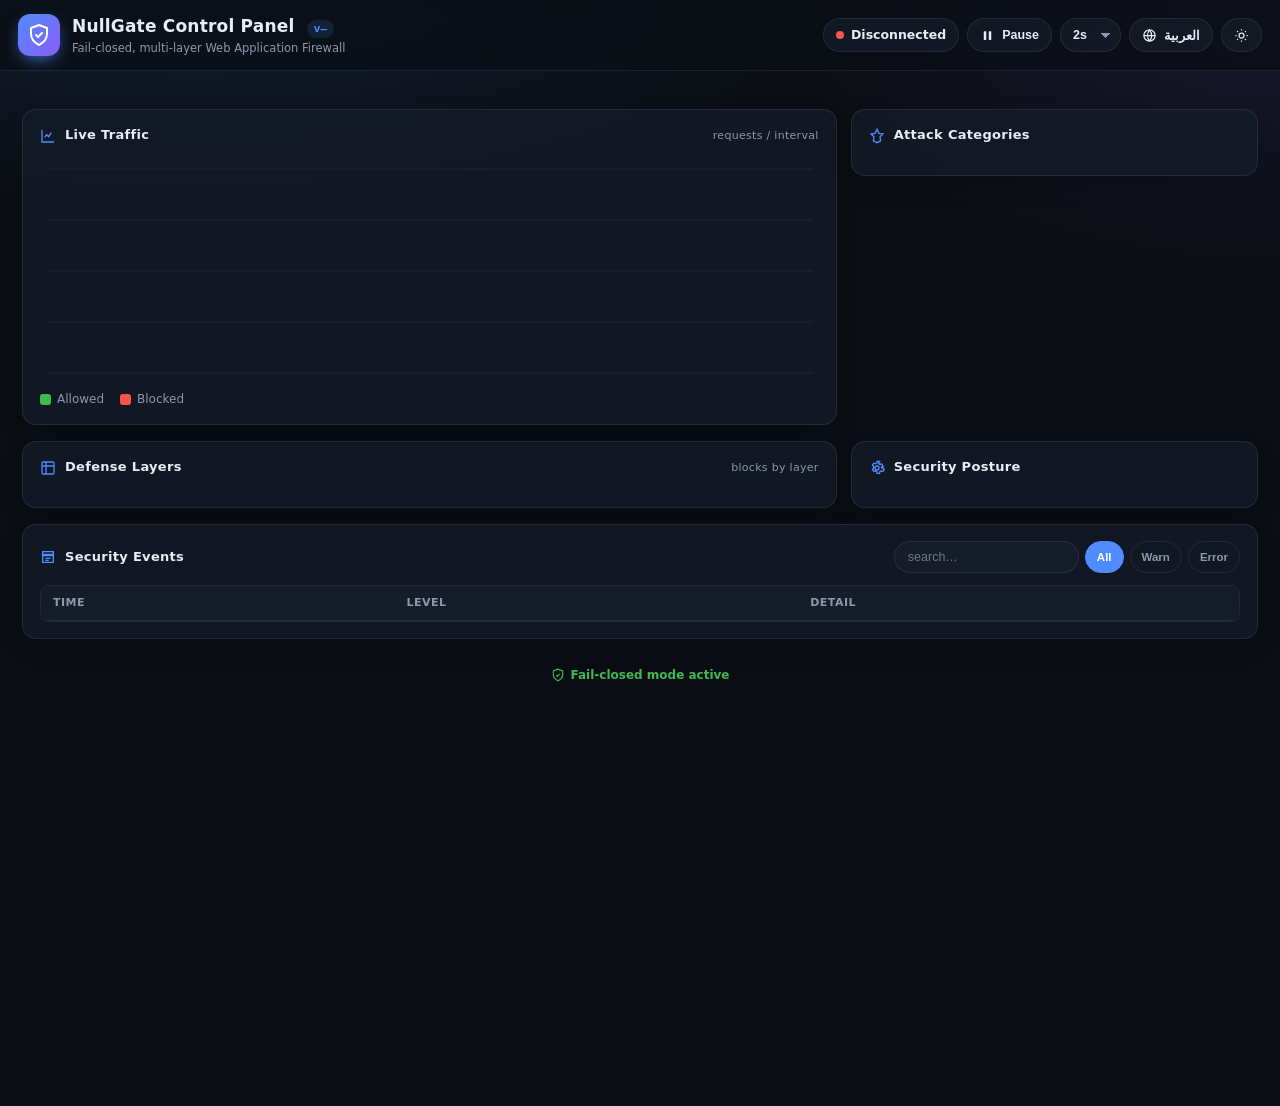
==== internal/waf/admin_dashboard.html @ 8089158a "Initial commit: NullGate WAF v2.0.0 - Fail-closed multi-layer Web Application Firewall - 64 detectio" ====
<!DOCTYPE html>
<html lang="en" dir="ltr" data-theme="dark">
<head>
<meta charset="utf-8">
<meta name="viewport" content="width=device-width, initial-scale=1">
<meta name="color-scheme" content="dark light">
<title>NullGate WAF — Control Panel</title>
<style>
/* ============================ Design tokens ============================ */
:root{
  --font: 'Segoe UI', system-ui, -apple-system, Roboto, Helvetica, Arial, sans-serif;
  --mono: 'JetBrains Mono', 'Cascadia Code', Consolas, ui-monospace, monospace;
  --radius: 14px; --radius-sm: 9px;
  --shadow: 0 10px 30px -12px rgba(0,0,0,.45);
  --t: .18s cubic-bezier(.4,0,.2,1);
}
html[data-theme="dark"]{
  --bg: #0a0e14; --bg2:#0d131c; --panel: rgba(22,29,42,.72); --panel-solid:#161d2a;
  --border: rgba(255,255,255,.08); --border-strong: rgba(255,255,255,.16);
  --fg: #e6edf6; --muted:#8b98ad; --faint:#5b6678;
  --accent:#4f8cff; --accent-2:#8b5cf6;
  --good:#3fb950; --good-bg:rgba(63,185,80,.14);
  --bad:#f75549; --bad-bg:rgba(247,85,73,.13);
  --warn:#e3b341; --warn-bg:rgba(227,179,65,.14);
  --grid: rgba(255,255,255,.06);
  --glow: radial-gradient(1200px 500px at 15% -10%, rgba(79,140,255,.16), transparent 60%),
          radial-gradient(900px 500px at 100% 0%, rgba(139,92,246,.12), transparent 55%);
}
html[data-theme="light"]{
  --bg:#eef1f6; --bg2:#f6f8fc; --panel: rgba(255,255,255,.85); --panel-solid:#ffffff;
  --border: rgba(15,23,42,.08); --border-strong: rgba(15,23,42,.16);
  --fg:#141b26; --muted:#586274; --faint:#8a93a3;
  --accent:#2563eb; --accent-2:#7c3aed;
  --good:#1a8f3c; --good-bg:rgba(26,143,60,.12);
  --bad:#d93a2f; --bad-bg:rgba(217,58,47,.10);
  --warn:#b7791f; --warn-bg:rgba(183,121,31,.14);
  --grid: rgba(15,23,42,.07);
  --glow: radial-gradient(1200px 500px at 15% -10%, rgba(37,99,235,.10), transparent 60%),
          radial-gradient(900px 500px at 100% 0%, rgba(124,58,237,.08), transparent 55%);
}
*{box-sizing:border-box}
html,body{margin:0;padding:0}
body{
  font-family:var(--font); background:var(--bg); color:var(--fg);
  min-height:100vh; background-image:var(--glow); background-attachment:fixed;
  -webkit-font-smoothing:antialiased; line-height:1.45;
}
body.rtl{direction:rtl}
a{color:var(--accent);text-decoration:none}
::selection{background:var(--accent);color:#fff}

/* ============================ Layout ============================ */
.wrap{max-width:1360px;margin:0 auto;padding:20px 22px 60px}
header.top{
  position:sticky;top:0;z-index:50;
  display:flex;align-items:center;gap:16px;flex-wrap:wrap;
  padding:14px 18px;margin:-20px -22px 22px;
  background:color-mix(in srgb, var(--bg) 82%, transparent);
  backdrop-filter:saturate(140%) blur(14px);
  border-bottom:1px solid var(--border);
}
.brand{display:flex;align-items:center;gap:12px;min-width:0}
.brand .logo{
  width:42px;height:42px;flex:0 0 42px;border-radius:12px;
  display:grid;place-items:center;
  background:linear-gradient(135deg,var(--accent),var(--accent-2));
  box-shadow:0 6px 18px -6px var(--accent);
}
.brand .logo svg{width:24px;height:24px}
.brand h1{font-size:17px;margin:0;font-weight:700;letter-spacing:.2px;white-space:nowrap}
.brand .sub{font-size:11.5px;color:var(--muted);margin-top:1px}
.brand .ver{font:600 11px/1 var(--mono);color:var(--accent);
  background:color-mix(in srgb,var(--accent) 14%,transparent);
  padding:3px 7px;border-radius:20px;margin-inline-start:6px}
.spacer{flex:1 1 auto}
.controls{display:flex;align-items:center;gap:8px;flex-wrap:wrap}
.pill{
  display:inline-flex;align-items:center;gap:7px;height:34px;padding:0 12px;
  border:1px solid var(--border);border-radius:20px;background:var(--panel);
  color:var(--fg);font-size:12.5px;font-weight:600;cursor:pointer;transition:var(--t);
  user-select:none;white-space:nowrap;
}
.pill:hover{border-color:var(--border-strong);transform:translateY(-1px)}
.pill svg{width:15px;height:15px}
.pill.status{cursor:default}
.dot{width:8px;height:8px;border-radius:50%;background:var(--faint);box-shadow:0 0 0 0 transparent}
.dot.live{background:var(--good);animation:pulse 1.8s infinite}
.dot.down{background:var(--bad)}
@keyframes pulse{0%{box-shadow:0 0 0 0 var(--good-bg)}70%{box-shadow:0 0 0 7px transparent}100%{box-shadow:0 0 0 0 transparent}}
select.pill{appearance:none;-webkit-appearance:none;padding-inline-end:26px;
  background-image:linear-gradient(45deg,transparent 50%,var(--muted) 50%),linear-gradient(135deg,var(--muted) 50%,transparent 50%);
  background-position:calc(100% - 14px) 14px,calc(100% - 9px) 14px;background-size:5px 5px;background-repeat:no-repeat}
body.rtl select.pill{background-position:14px 14px,19px 14px}

/* ============================ Cards & grid ============================ */
.grid{display:grid;gap:14px}
.kpis{grid-template-columns:repeat(auto-fit,minmax(178px,1fr));margin-bottom:16px}
.panels{grid-template-columns:2fr 1fr;align-items:start}
@media(max-width:920px){.panels{grid-template-columns:1fr}}
.card{
  background:var(--panel);border:1px solid var(--border);border-radius:var(--radius);
  padding:16px 17px;box-shadow:var(--shadow);position:relative;overflow:hidden;
  transition:var(--t);
}
.card.kpi:hover{border-color:var(--border-strong);transform:translateY(-2px)}
.card.kpi{display:flex;flex-direction:column;gap:6px;min-height:104px}
.kpi .k-top{display:flex;align-items:center;justify-content:space-between;gap:8px}
.kpi .label{font-size:11px;color:var(--muted);text-transform:uppercase;letter-spacing:.6px;font-weight:600}
.kpi .ic{width:30px;height:30px;border-radius:9px;display:grid;place-items:center;
  background:color-mix(in srgb,var(--accent) 12%,transparent);color:var(--accent)}
.kpi .ic svg{width:16px;height:16px}
.kpi .value{font-size:29px;font-weight:750;letter-spacing:-.5px;line-height:1;font-variant-numeric:tabular-nums}
.kpi .foot{font-size:11.5px;color:var(--faint);display:flex;align-items:center;gap:6px}
.kpi.accent-good .ic{background:var(--good-bg);color:var(--good)}
.kpi.accent-bad .ic{background:var(--bad-bg);color:var(--bad)}
.kpi.accent-warn .ic{background:var(--warn-bg);color:var(--warn)}
.kpi.accent-good .value{color:var(--good)} .kpi.accent-bad .value{color:var(--bad)}

.card h2{font-size:13px;margin:0 0 14px;font-weight:700;letter-spacing:.3px;
  display:flex;align-items:center;gap:9px;color:var(--fg)}
.card h2 .hint{margin-inline-start:auto;font-size:11px;color:var(--muted);font-weight:500}
.card h2 svg{width:16px;height:16px;color:var(--accent)}

canvas{display:block;width:100%}
.legend{display:flex;gap:16px;margin-top:12px;font-size:12px;color:var(--muted);flex-wrap:wrap}
.legend span{display:inline-flex;align-items:center;gap:6px}
.legend i{width:11px;height:11px;border-radius:3px;display:inline-block}

/* ============================ Bars (categories) ============================ */
.bars{display:flex;flex-direction:column;gap:11px}
.bar-row{display:grid;grid-template-columns:96px 1fr auto;align-items:center;gap:10px}
.bar-row .name{font:600 12px/1 var(--font);color:var(--fg);text-transform:uppercase;letter-spacing:.4px;
  overflow:hidden;text-overflow:ellipsis;white-space:nowrap}
.bar-track{height:9px;border-radius:6px;background:var(--grid);overflow:hidden}
.bar-fill{height:100%;border-radius:6px;background:linear-gradient(90deg,var(--accent),var(--accent-2));
  width:0;transition:width .5s cubic-bezier(.4,0,.2,1)}
.bar-row .num{font:700 12px/1 var(--mono);color:var(--muted);min-width:38px;text-align:end}
.empty{color:var(--faint);font-size:13px;text-align:center;padding:26px 0}

/* ============================ Layers ============================ */
.layers{display:grid;grid-template-columns:repeat(auto-fill,minmax(130px,1fr));gap:9px}
.layer{border:1px solid var(--border);border-radius:var(--radius-sm);padding:11px 12px;background:color-mix(in srgb,var(--panel-solid) 40%,transparent)}
.layer .ln{font-size:12px;font-weight:600;display:flex;align-items:center;gap:7px}
.layer .lst{width:7px;height:7px;border-radius:50%;background:var(--good)}
.layer .lst.off{background:var(--faint)}
.layer .lc{font:750 20px/1.1 var(--font);margin-top:6px;font-variant-numeric:tabular-nums}
.layer .lc.muted{color:var(--faint);font-weight:600;font-size:12px;margin-top:8px}

/* ============================ Posture ============================ */
.posture{display:flex;flex-direction:column;gap:2px}
.prow{display:flex;align-items:center;justify-content:space-between;gap:12px;
  padding:9px 2px;border-bottom:1px solid var(--border);font-size:13px}
.prow:last-child{border-bottom:0}
.prow .pk{color:var(--muted)}
.prow .pv{font-weight:600;font-family:var(--mono);font-size:12px;text-align:end;
  overflow:hidden;text-overflow:ellipsis;white-space:nowrap;max-width:60%}
.tag{font-size:11px;font-weight:700;padding:3px 9px;border-radius:20px}
.tag.on{background:var(--good-bg);color:var(--good)} .tag.off{background:var(--bad-bg);color:var(--bad)}

/* ============================ Events ============================ */
.ev-head{display:flex;align-items:center;gap:8px;flex-wrap:wrap;margin-bottom:12px}
.ev-head .filters{display:flex;gap:6px;margin-inline-start:auto;flex-wrap:wrap}
.chip{font-size:11.5px;font-weight:600;padding:5px 11px;border-radius:20px;cursor:pointer;
  border:1px solid var(--border);background:transparent;color:var(--muted);transition:var(--t)}
.chip:hover{border-color:var(--border-strong)}
.chip.active{background:var(--accent);color:#fff;border-color:var(--accent)}
.search{height:32px;border:1px solid var(--border);border-radius:20px;background:var(--panel-solid);
  color:var(--fg);padding:0 13px;font-size:12.5px;outline:none;min-width:150px;transition:var(--t)}
.search:focus{border-color:var(--accent)}
.ev-wrap{max-height:440px;overflow:auto;border:1px solid var(--border);border-radius:var(--radius-sm)}
.ev-wrap::-webkit-scrollbar{width:9px;height:9px}
.ev-wrap::-webkit-scrollbar-thumb{background:var(--border-strong);border-radius:6px}
table.ev{width:100%;border-collapse:collapse;font-size:12.5px}
table.ev th{position:sticky;top:0;background:var(--panel-solid);text-align:start;
  padding:9px 12px;color:var(--muted);font-size:11px;text-transform:uppercase;letter-spacing:.5px;
  border-bottom:1px solid var(--border);z-index:1}
table.ev td{padding:9px 12px;border-bottom:1px solid var(--border);vertical-align:top}
table.ev tr:last-child td{border-bottom:0}
table.ev tr:hover td{background:color-mix(in srgb,var(--accent) 5%,transparent)}
.lvl{font:700 10.5px/1 var(--font);padding:3px 8px;border-radius:6px;letter-spacing:.4px;white-space:nowrap}
.lvl.WARN{background:var(--warn-bg);color:var(--warn)}
.lvl.ERROR{background:var(--bad-bg);color:var(--bad)}
.lvl.INFO{background:color-mix(in srgb,var(--accent) 14%,transparent);color:var(--accent)}
.lvl.DEBUG{background:var(--grid);color:var(--muted)}
.ev-time{font-family:var(--mono);color:var(--faint);white-space:nowrap;font-size:11.5px}
.ev-msg{font-weight:600}
.ev-fields{color:var(--muted);font-family:var(--mono);font-size:11px;margin-top:3px;word-break:break-word}
.ev-fields b{color:var(--fg);font-weight:600}

footer.foot{margin-top:26px;text-align:center;color:var(--faint);font-size:12px;line-height:1.7}
.badge-fc{display:inline-flex;align-items:center;gap:6px;color:var(--good);font-weight:600}
.hidden{display:none!important}
.skeleton{color:var(--faint)}
</style>
</head>
<body>
<div class="wrap">

  <header class="top">
    <div class="brand">
      <div class="logo" title="NullGate">
        <svg viewBox="0 0 24 24" fill="none" stroke="#fff" stroke-width="2" stroke-linecap="round" stroke-linejoin="round">
          <path d="M12 2 4 5v6c0 5 3.4 8.5 8 11 4.6-2.5 8-6 8-11V5z"/><path d="M9 12l2 2 4-4"/>
        </svg>
      </div>
      <div>
        <h1>NullGate <span data-i18n="brand.suffix">Control Panel</span> <span class="ver" id="version">v—</span></h1>
        <div class="sub" data-i18n="brand.tagline">Fail-closed, multi-layer Web Application Firewall</div>
      </div>
    </div>
    <div class="spacer"></div>
    <div class="controls">
      <span class="pill status" id="connPill" title="connection">
        <span class="dot" id="connDot"></span><span id="connText" data-i18n="conn.connecting">Connecting…</span>
      </span>
      <button class="pill" id="pauseBtn" title="pause/resume">
        <svg id="pauseIcon" viewBox="0 0 24 24" fill="currentColor"><rect x="6" y="5" width="4" height="14" rx="1"/><rect x="14" y="5" width="4" height="14" rx="1"/></svg>
        <span id="pauseText" data-i18n="ctrl.pause">Pause</span>
      </button>
      <select class="pill" id="interval" title="refresh interval">
        <option value="1000">1s</option>
        <option value="2000" selected>2s</option>
        <option value="5000">5s</option>
        <option value="10000">10s</option>
      </select>
      <button class="pill" id="langBtn" title="language">
        <svg viewBox="0 0 24 24" fill="none" stroke="currentColor" stroke-width="2"><circle cx="12" cy="12" r="9"/><path d="M3 12h18M12 3a15 15 0 0 1 0 18M12 3a15 15 0 0 0 0 18"/></svg>
        <span id="langText">العربية</span>
      </button>
      <button class="pill" id="themeBtn" title="theme">
        <svg id="themeIcon" viewBox="0 0 24 24" fill="none" stroke="currentColor" stroke-width="2"><circle cx="12" cy="12" r="4"/><path d="M12 2v2M12 20v2M2 12h2M20 12h2M5 5l1.5 1.5M17.5 17.5 19 19M19 5l-1.5 1.5M6.5 17.5 5 19"/></svg>
      </button>
    </div>
  </header>

  <!-- KPI cards -->
  <div class="grid kpis" id="kpis"></div>

  <!-- Charts row -->
  <div class="grid panels">
    <div class="card">
      <h2>
        <svg viewBox="0 0 24 24" fill="none" stroke="currentColor" stroke-width="2"><path d="M3 3v18h18"/><path d="M7 14l3-4 3 3 4-6"/></svg>
        <span data-i18n="chart.traffic">Live Traffic</span>
        <span class="hint" data-i18n="chart.traffic.hint">requests / interval</span>
      </h2>
      <canvas id="trafficChart" height="220"></canvas>
      <div class="legend">
        <span><i style="background:var(--good)"></i><span data-i18n="legend.allowed">Allowed</span></span>
        <span><i style="background:var(--bad)"></i><span data-i18n="legend.blocked">Blocked</span></span>
      </div>
    </div>
    <div class="card">
      <h2>
        <svg viewBox="0 0 24 24" fill="none" stroke="currentColor" stroke-width="2"><path d="m12 2 3 6 6 .9-4.5 4.2 1 6.1L12 22l-5.5-2.8 1-6.1L3 8.9 9 8z"/></svg>
        <span data-i18n="chart.categories">Attack Categories</span>
      </h2>
      <div class="bars" id="cats"></div>
    </div>
  </div>

  <!-- Layers + posture row -->
  <div class="grid panels" style="margin-top:16px">
    <div class="card">
      <h2>
        <svg viewBox="0 0 24 24" fill="none" stroke="currentColor" stroke-width="2"><rect x="3" y="3" width="18" height="18" rx="2"/><path d="M3 9h18M9 3v18"/></svg>
        <span data-i18n="layers.title">Defense Layers</span>
        <span class="hint" data-i18n="layers.hint">blocks by layer</span>
      </h2>
      <div class="layers" id="layers"></div>
    </div>
    <div class="card">
      <h2>
        <svg viewBox="0 0 24 24" fill="none" stroke="currentColor" stroke-width="2"><circle cx="12" cy="12" r="3"/><path d="M19 12a7 7 0 0 0-.1-1.3l2-1.6-2-3.4-2.4 1a7 7 0 0 0-2.2-1.3L15.9 2h-3.8l-.4 2.4a7 7 0 0 0-2.2 1.3l-2.4-1-2 3.4 2 1.6a7 7 0 0 0 0 2.6l-2 1.6 2 3.4 2.4-1a7 7 0 0 0 2.2 1.3l.4 2.4h3.8l.4-2.4a7 7 0 0 0 2.2-1.3l2.4 1 2-3.4-2-1.6c.06-.42.1-.85.1-1.3Z"/></svg>
        <span data-i18n="posture.title">Security Posture</span>
      </h2>
      <div class="posture" id="posture"></div>
    </div>
  </div>

  <!-- Events -->
  <div class="card" style="margin-top:16px">
    <div class="ev-head">
      <h2 style="margin:0">
        <svg viewBox="0 0 24 24" fill="none" stroke="currentColor" stroke-width="2"><path d="M4 4h16v4H4zM4 10h16v10H4z"/><path d="M8 14h8M8 17h5"/></svg>
        <span data-i18n="events.title">Security Events</span>
      </h2>
      <div class="filters">
        <input class="search" id="evSearch" placeholder="search…" data-i18n-ph="events.search">
        <button class="chip active" data-lvl="ALL" data-i18n="events.all">All</button>
        <button class="chip" data-lvl="WARN" data-i18n="events.warn">Warn</button>
        <button class="chip" data-lvl="ERROR" data-i18n="events.error">Error</button>
      </div>
    </div>
    <div class="ev-wrap">
      <table class="ev">
        <thead><tr>
          <th data-i18n="events.time">Time</th>
          <th data-i18n="events.level">Level</th>
          <th data-i18n="events.detail">Detail</th>
        </tr></thead>
        <tbody id="events"></tbody>
      </table>
    </div>
  </div>

  <footer class="foot">
    <div class="badge-fc">
      <svg viewBox="0 0 24 24" width="14" height="14" fill="none" stroke="currentColor" stroke-width="2"><path d="M12 2 4 5v6c0 5 3.4 8.5 8 11 4.6-2.5 8-6 8-11V5z"/><path d="M9 12l2 2 4-4"/></svg>
      <span data-i18n="foot.mode">Fail-closed mode active</span>
    </div>
    <div id="footMeta" style="margin-top:6px"></div>
  </footer>

</div>

<script>
"use strict";
/* ============================ i18n ============================ */
const I18N = {
  en:{
    "brand.suffix":"Control Panel","brand.tagline":"Fail-closed, multi-layer Web Application Firewall",
    "conn.connecting":"Connecting…","conn.live":"Live","conn.down":"Disconnected",
    "ctrl.pause":"Pause","ctrl.resume":"Resume",
    "chart.traffic":"Live Traffic","chart.traffic.hint":"requests / interval",
    "chart.categories":"Attack Categories",
    "legend.allowed":"Allowed","legend.blocked":"Blocked",
    "layers.title":"Defense Layers","layers.hint":"blocks by layer",
    "posture.title":"Security Posture",
    "events.title":"Security Events","events.search":"search…","events.all":"All","events.warn":"Warn","events.error":"Error",
    "events.time":"Time","events.level":"Level","events.detail":"Detail","events.empty":"No security events yet — all clear.",
    "foot.mode":"Fail-closed mode active",
    "kpi.total":"Total Requests","kpi.allowed":"Allowed","kpi.blocked":"Blocked","kpi.blockrate":"Block Rate",
    "kpi.latency":"Avg Latency","kpi.uptime":"Uptime","kpi.tracked":"Tracked Clients","kpi.blocklist":"Blocklist",
    "kpi.rules":"Active Rules","kpi.foot.forwarded":"forwarded to backend","kpi.foot.denied":"denied at the gate",
    "kpi.foot.oftotal":"of all traffic","kpi.foot.perreq":"per request","kpi.foot.entries":"active entries",
    "kpi.foot.ofrules":"of {n} total","kpi.foot.since":"since start","kpi.foot.inflight":"rate-limit + behavior",
    "posture.paranoia":"Paranoia Level","posture.anomaly":"Anomaly Threshold","posture.backend":"Backend",
    "posture.listen":"Public Listener","posture.tls":"TLS","posture.failclosed":"Fail-Closed","posture.on":"ON","posture.off":"OFF",
    "layer.protocol":"Protocol","layer.decoding":"Decoder","layer.rules":"Rule Engine","layer.rate_limit":"Rate Limit",
    "layer.pow":"Proof-of-Work","layer.bot":"Bot Guard","layer.honeypot":"Honeypot","layer.behavior":"Behavior",
    "layer.csrf":"CSRF","layer.tarpit":"Tarpit","layer.response":"Hardening","layer.disabled":"disabled"
  },
  ar:{
    "brand.suffix":"لوحة التحكم","brand.tagline":"جدار حماية تطبيقات ويب متعدد الطبقات، مبدأ الرفض الافتراضي",
    "conn.connecting":"جارٍ الاتصال…","conn.live":"مباشر","conn.down":"غير متصل",
    "ctrl.pause":"إيقاف","ctrl.resume":"استئناف",
    "chart.traffic":"حركة المرور المباشرة","chart.traffic.hint":"طلبات / فترة",
    "chart.categories":"فئات الهجمات",
    "legend.allowed":"مسموح","legend.blocked":"محظور",
    "layers.title":"طبقات الدفاع","layers.hint":"الحظر حسب الطبقة",
    "posture.title":"الوضع الأمني",
    "events.title":"الأحداث الأمنية","events.search":"بحث…","events.all":"الكل","events.warn":"تحذير","events.error":"خطأ",
    "events.time":"الوقت","events.level":"المستوى","events.detail":"التفاصيل","events.empty":"لا توجد أحداث أمنية بعد — كل شيء آمن.",
    "foot.mode":"وضع الرفض الافتراضي مُفعّل",
    "kpi.total":"إجمالي الطلبات","kpi.allowed":"المسموحة","kpi.blocked":"المحظورة","kpi.blockrate":"نسبة الحظر",
    "kpi.latency":"متوسط الاستجابة","kpi.uptime":"مدة التشغيل","kpi.tracked":"العملاء المتتبَّعون","kpi.blocklist":"قائمة الحظر",
    "kpi.rules":"القواعد الفعّالة","kpi.foot.forwarded":"مُمرَّرة إلى الخادم","kpi.foot.denied":"مرفوضة عند البوابة",
    "kpi.foot.oftotal":"من كل الحركة","kpi.foot.perreq":"لكل طلب","kpi.foot.entries":"مدخلات فعّالة",
    "kpi.foot.ofrules":"من أصل {n}","kpi.foot.since":"منذ البدء","kpi.foot.inflight":"معدّل + سلوك",
    "posture.paranoia":"مستوى التشدد","posture.anomaly":"عتبة الشذوذ","posture.backend":"الخادم الخلفي",
    "posture.listen":"المنفذ العام","posture.tls":"TLS","posture.failclosed":"الرفض الافتراضي","posture.on":"مُفعّل","posture.off":"مُعطّل",
    "layer.protocol":"البروتوكول","layer.decoding":"فك التشفير","layer.rules":"محرك القواعد","layer.rate_limit":"تحديد المعدل",
    "layer.pow":"إثبات العمل","layer.bot":"حارس الروبوتات","layer.honeypot":"مصيدة","layer.behavior":"السلوك",
    "layer.csrf":"CSRF","layer.tarpit":"المصيدة الزمنية","layer.response":"التحصين","layer.disabled":"معطّل"
  }
};
let lang = localStorage.getItem("ng-lang") || "en";
const T = (k,vars) => { let s=(I18N[lang]&&I18N[lang][k])||I18N.en[k]||k; if(vars) for(const v in vars) s=s.replace("{"+v+"}",vars[v]); return s; };

function applyLang(){
  document.documentElement.lang = lang;
  document.documentElement.dir = lang==="ar" ? "rtl":"ltr";
  document.body.classList.toggle("rtl", lang==="ar");
  document.querySelectorAll("[data-i18n]").forEach(el=>el.textContent=T(el.dataset.i18n));
  document.querySelectorAll("[data-i18n-ph]").forEach(el=>el.placeholder=T(el.dataset.i18nPh));
  document.getElementById("langText").textContent = lang==="ar" ? "English":"العربية";
  render(); // re-render dynamic content in the new language
}

/* ============================ Theme ============================ */
let theme = localStorage.getItem("ng-theme") || "dark";
function applyTheme(){ document.documentElement.dataset.theme = theme; }

/* ============================ State ============================ */
let paused=false, timer=null, latest=null, evFilter="ALL", evQuery="";
const history=[]; const MAXPTS=40;
let prevTotals=null;
const cssVar = n => getComputedStyle(document.documentElement).getPropertyValue(n).trim();
const fmt = n => (n==null?"—":Number(n).toLocaleString(lang==="ar"?"ar-EG":"en-US"));
function humanDur(sec){
  sec=Math.floor(sec||0); const d=Math.floor(sec/86400),h=Math.floor(sec%86400/3600),m=Math.floor(sec%3600/60),s=sec%60;
  if(d) return d+"d "+h+"h"; if(h) return h+"h "+m+"m"; if(m) return m+"m "+s+"s"; return s+"s";
}

/* ============================ Data fetch ============================ */
async function tick(){
  try{
    const r = await fetch("api/overview",{cache:"no-store"});
    if(!r.ok) throw new Error(r.status);
    latest = await r.json();
    setConn(true);
    // build traffic history by diffing cumulative counters
    const m = latest.metrics||{};
    if(prevTotals){
      history.push({a:Math.max(0,(m.allowed_requests||0)-prevTotals.a), b:Math.max(0,(m.blocked_requests||0)-prevTotals.b)});
      if(history.length>MAXPTS) history.shift();
    }
    prevTotals={a:m.allowed_requests||0, b:m.blocked_requests||0};
    render();
  }catch(e){ setConn(false); }
}
function setConn(ok){
  const dot=document.getElementById("connDot"), txt=document.getElementById("connText");
  dot.className="dot "+(ok?"live":"down");
  txt.textContent=T(ok?"conn.live":"conn.down");
}

/* ============================ Render ============================ */
function render(){
  if(!latest) return;
  const m=latest.metrics||{}, info=latest.info||{}, bl=latest.blocklist||{}, tr=latest.tracked||{};
  document.getElementById("version").textContent = "v"+(info.version||"—");
  renderKPIs(m,info,bl,tr);
  renderCats(m.by_category||{});
  renderLayers(m,info);
  renderPosture(info,bl);
  renderEvents(latest.events||[]);
  drawTraffic();
  const meta=[];
  if(info.rules_active!=null) meta.push(info.rules_active+"/"+info.rules_total+" rules");
  meta.push("uptime "+humanDur(m.uptime_seconds));
  document.getElementById("footMeta").textContent = meta.join("  •  ");
}

function renderKPIs(m,info,bl,tr){
  const rate=(m.block_rate||0)*100;
  const cards=[
    {label:T("kpi.total"),  val:fmt(m.total_requests), foot:T("kpi.foot.since"), ic:"M3 12h4l3 8 4-16 3 8h4", cls:""},
    {label:T("kpi.allowed"),val:fmt(m.allowed_requests), foot:T("kpi.foot.forwarded"), ic:"M20 6 9 17l-5-5", cls:"accent-good"},
    {label:T("kpi.blocked"),val:fmt(m.blocked_requests), foot:T("kpi.foot.denied"), ic:"M18 6 6 18M6 6l12 12", cls:"accent-bad"},
    {label:T("kpi.blockrate"),val:rate.toFixed(1)+"%", foot:T("kpi.foot.oftotal"), ic:"M12 20V10M18 20V4M6 20v-4", cls:rate>15?"accent-bad":rate>0?"accent-warn":""},
    {label:T("kpi.latency"),val:(m.avg_latency_ms||0).toFixed(2)+" ms", foot:T("kpi.foot.perreq"), ic:"M12 6v6l4 2M12 2a10 10 0 1 0 0 20 10 10 0 0 0 0-20", cls:""},
    {label:T("kpi.uptime"),val:humanDur(m.uptime_seconds), foot:T("kpi.foot.since"), ic:"M12 8v4l3 3M12 3a9 9 0 1 0 0 18 9 9 0 0 0 0-18", cls:""},
    {label:T("kpi.tracked"),val:fmt(tr.clients), foot:T("kpi.foot.inflight"), ic:"M17 21v-2a4 4 0 0 0-4-4H5a4 4 0 0 0-4 4v2M9 11a4 4 0 1 0 0-8 4 4 0 0 0 0 8M23 21v-2a4 4 0 0 0-3-3.9", cls:""},
    {label:T("kpi.blocklist"),val:fmt(bl.entries), foot:T("kpi.foot.entries"), ic:"M18 8h1a4 4 0 0 1 0 8h-1M2 8h16v9a4 4 0 0 1-4 4H6a4 4 0 0 1-4-4z", cls:bl.entries>0?"accent-warn":""},
    {label:T("kpi.rules"),val:fmt(info.rules_active), foot:T("kpi.foot.ofrules",{n:info.rules_total||0}), ic:"M9 11l3 3L22 4M21 12v7a2 2 0 0 1-2 2H5a2 2 0 0 1-2-2V5a2 2 0 0 1 2-2h11", cls:""},
  ];
  document.getElementById("kpis").innerHTML = cards.map(c=>`
    <div class="card kpi ${c.cls}">
      <div class="k-top">
        <span class="label">${c.label}</span>
        <span class="ic"><svg viewBox="0 0 24 24" fill="none" stroke="currentColor" stroke-width="2" stroke-linecap="round" stroke-linejoin="round"><path d="${c.ic}"/></svg></span>
      </div>
      <div class="value">${c.val}</div>
      <div class="foot">${c.foot}</div>
    </div>`).join("");
}

function renderCats(cats){
  const entries=Object.entries(cats).sort((a,b)=>b[1]-a[1]).slice(0,10);
  const el=document.getElementById("cats");
  if(!entries.length){ el.innerHTML=`<div class="empty">${T("events.empty")}</div>`; return; }
  const max=Math.max(...entries.map(e=>e[1]),1);
  el.innerHTML=entries.map(([k,v])=>`
    <div class="bar-row">
      <span class="name" title="${k}">${k}</span>
      <div class="bar-track"><div class="bar-fill" style="width:${(v/max*100).toFixed(1)}%"></div></div>
      <span class="num">${fmt(v)}</span>
    </div>`).join("");
}

function renderLayers(m,info){
  const map={protocol:m.protocol_blocked,rate_limit:m.rate_limited,pow:m.pow_challenges,bot:m.bot_blocked,
    honeypot:m.honeypot_hits,behavior:m.behavior_blocked,csrf:m.csrf_blocked};
  const order=["protocol","rules","decoding","rate_limit","bot","honeypot","behavior","csrf","pow","tarpit","response"];
  const enabled={}; (info.layers||[]).forEach(l=>enabled[l.key]=l.enabled);
  document.getElementById("layers").innerHTML = order.map(k=>{
    const on = enabled[k]!==false;
    const count = map[k];
    const body = count!=null ? `<div class="lc">${fmt(count)}</div>` : `<div class="lc muted">${on?"active":T("layer.disabled")}</div>`;
    return `<div class="layer">
      <div class="ln"><span class="lst ${on?"":"off"}"></span>${T("layer."+k)}</div>${body}</div>`;
  }).join("");
}

function renderPosture(info,bl){
  const on=v=>`<span class="tag ${v?"on":"off"}">${v?T("posture.on"):T("posture.off")}</span>`;
  const rows=[
    [T("posture.paranoia"), (info.paranoia_level||"—")+" / 4"],
    [T("posture.anomaly"), info.anomaly_threshold||"—"],
    [T("posture.tls"), on(info.tls)],
    [T("posture.failclosed"), on(info.fail_closed!==false)],
    [T("posture.listen"), info.public_listen||"—"],
    [T("posture.backend"), info.backend||"—"],
  ];
  document.getElementById("posture").innerHTML = rows.map(([k,v])=>
    `<div class="prow"><span class="pk">${k}</span><span class="pv">${v}</span></div>`).join("");
}

function renderEvents(events){
  const q=evQuery.toLowerCase();
  let list=events.filter(e=>{
    if(evFilter!=="ALL" && (e.level||"").toUpperCase()!==evFilter) return false;
    if(q){ const hay=((e.message||"")+" "+JSON.stringify(e.fields||{})).toLowerCase(); if(!hay.includes(q)) return false; }
    return true;
  });
  const tb=document.getElementById("events");
  if(!list.length){ tb.innerHTML=`<tr><td colspan="3" class="empty">${T("events.empty")}</td></tr>`; return; }
  tb.innerHTML=list.slice(0,120).map(e=>{
    const lvl=(e.level||"INFO").toUpperCase();
    let t="—"; try{ t=new Date(e.time).toLocaleTimeString(lang==="ar"?"ar-EG":"en-US"); }catch(_){}
    const f=e.fields||{};
    const fk=Object.keys(f);
    const fields = fk.length ? `<div class="ev-fields">${fk.map(k=>`<b>${k}</b>=${esc(String(f[k]))}`).join("  ")}</div>` : "";
    return `<tr>
      <td class="ev-time">${t}</td>
      <td><span class="lvl ${lvl}">${lvl}</span></td>
      <td><div class="ev-msg">${esc(e.message||"")}</div>${fields}</td>
    </tr>`;
  }).join("");
}
function esc(s){ return s.replace(/[&<>"]/g,c=>({"&":"&amp;","<":"&lt;",">":"&gt;",'"':"&quot;"}[c])); }

/* ============================ Traffic chart (canvas) ============================ */
function drawTraffic(){
  const cv=document.getElementById("trafficChart");
  const dpr=window.devicePixelRatio||1;
  const W=cv.clientWidth, H=220;
  cv.width=W*dpr; cv.height=H*dpr;
  const ctx=cv.getContext("2d"); ctx.scale(dpr,dpr);
  ctx.clearRect(0,0,W,H);
  const padL=6,padR=6,padT=10,padB=6;
  const gw=W-padL-padR, gh=H-padT-padB;
  const grid=cssVar("--grid"), good=cssVar("--good"), bad=cssVar("--bad");

  // gridlines
  ctx.strokeStyle=grid; ctx.lineWidth=1;
  for(let i=0;i<=4;i++){ const y=padT+gh*i/4; ctx.beginPath(); ctx.moveTo(padL,y); ctx.lineTo(W-padR,y); ctx.stroke(); }

  if(history.length<2) return;
  const maxV=Math.max(1,...history.map(p=>Math.max(p.a,p.b)));
  const n=history.length;
  const xAt=i=> padL + gw*(i/(MAXPTS-1));
  const yAt=v=> padT + gh*(1 - v/maxV);
  const off=MAXPTS-n;

  const area=(key,color,alpha)=>{
    ctx.beginPath();
    history.forEach((p,i)=>{ const x=xAt(off+i),y=yAt(p[key]); i?ctx.lineTo(x,y):ctx.moveTo(x,y); });
    ctx.lineTo(xAt(off+n-1),padT+gh); ctx.lineTo(xAt(off),padT+gh); ctx.closePath();
    const g=ctx.createLinearGradient(0,padT,0,padT+gh);
    g.addColorStop(0,hexA(color,alpha)); g.addColorStop(1,hexA(color,0));
    ctx.fillStyle=g; ctx.fill();
  };
  const line=(key,color)=>{
    ctx.beginPath();
    history.forEach((p,i)=>{ const x=xAt(off+i),y=yAt(p[key]); i?ctx.lineTo(x,y):ctx.moveTo(x,y); });
    ctx.strokeStyle=color; ctx.lineWidth=2.2; ctx.lineJoin="round"; ctx.stroke();
    const last=history[n-1]; ctx.fillStyle=color;
    ctx.beginPath(); ctx.arc(xAt(off+n-1),yAt(last[key]),3.2,0,7); ctx.fill();
  };
  area("a",good,.22); area("b",bad,.22);
  line("a",good); line("b",bad);
}
function hexA(c,a){ // accepts #rrggbb or rgb(); returns rgba string
  c=c.trim();
  if(c.startsWith("#")){ const n=parseInt(c.slice(1),16); return `rgba(${(n>>16)&255},${(n>>8)&255},${n&255},${a})`; }
  const m=c.match(/\d+/g); return m?`rgba(${m[0]},${m[1]},${m[2]},${a})`:c;
}

/* ============================ Controls ============================ */
function schedule(){
  clearInterval(timer);
  if(paused) return;
  const iv=+document.getElementById("interval").value;
  timer=setInterval(tick, iv);
}
document.getElementById("pauseBtn").onclick=()=>{
  paused=!paused;
  document.getElementById("pauseText").textContent=T(paused?"ctrl.resume":"ctrl.pause");
  document.getElementById("pauseIcon").innerHTML = paused
    ? '<path d="M8 5v14l11-7z"/>' : '<rect x="6" y="5" width="4" height="14" rx="1"/><rect x="14" y="5" width="4" height="14" rx="1"/>';
  schedule(); if(!paused) tick();
};
document.getElementById("interval").onchange=schedule;
document.getElementById("langBtn").onclick=()=>{ lang=lang==="ar"?"en":"ar"; localStorage.setItem("ng-lang",lang); applyLang(); };
document.getElementById("themeBtn").onclick=()=>{ theme=theme==="dark"?"light":"dark"; localStorage.setItem("ng-theme",theme); applyTheme(); drawTraffic(); };
document.querySelectorAll(".chip").forEach(c=>c.onclick=()=>{
  document.querySelectorAll(".chip").forEach(x=>x.classList.remove("active"));
  c.classList.add("active"); evFilter=c.dataset.lvl; if(latest) renderEvents(latest.events||[]);
});
document.getElementById("evSearch").oninput=e=>{ evQuery=e.target.value; if(latest) renderEvents(latest.events||[]); };
window.addEventListener("resize",()=>drawTraffic());
document.addEventListener("visibilitychange",()=>{ if(!document.hidden && !paused) tick(); });

/* ============================ Boot ============================ */
applyTheme(); applyLang(); tick(); schedule();
</script>
</body>
</html>
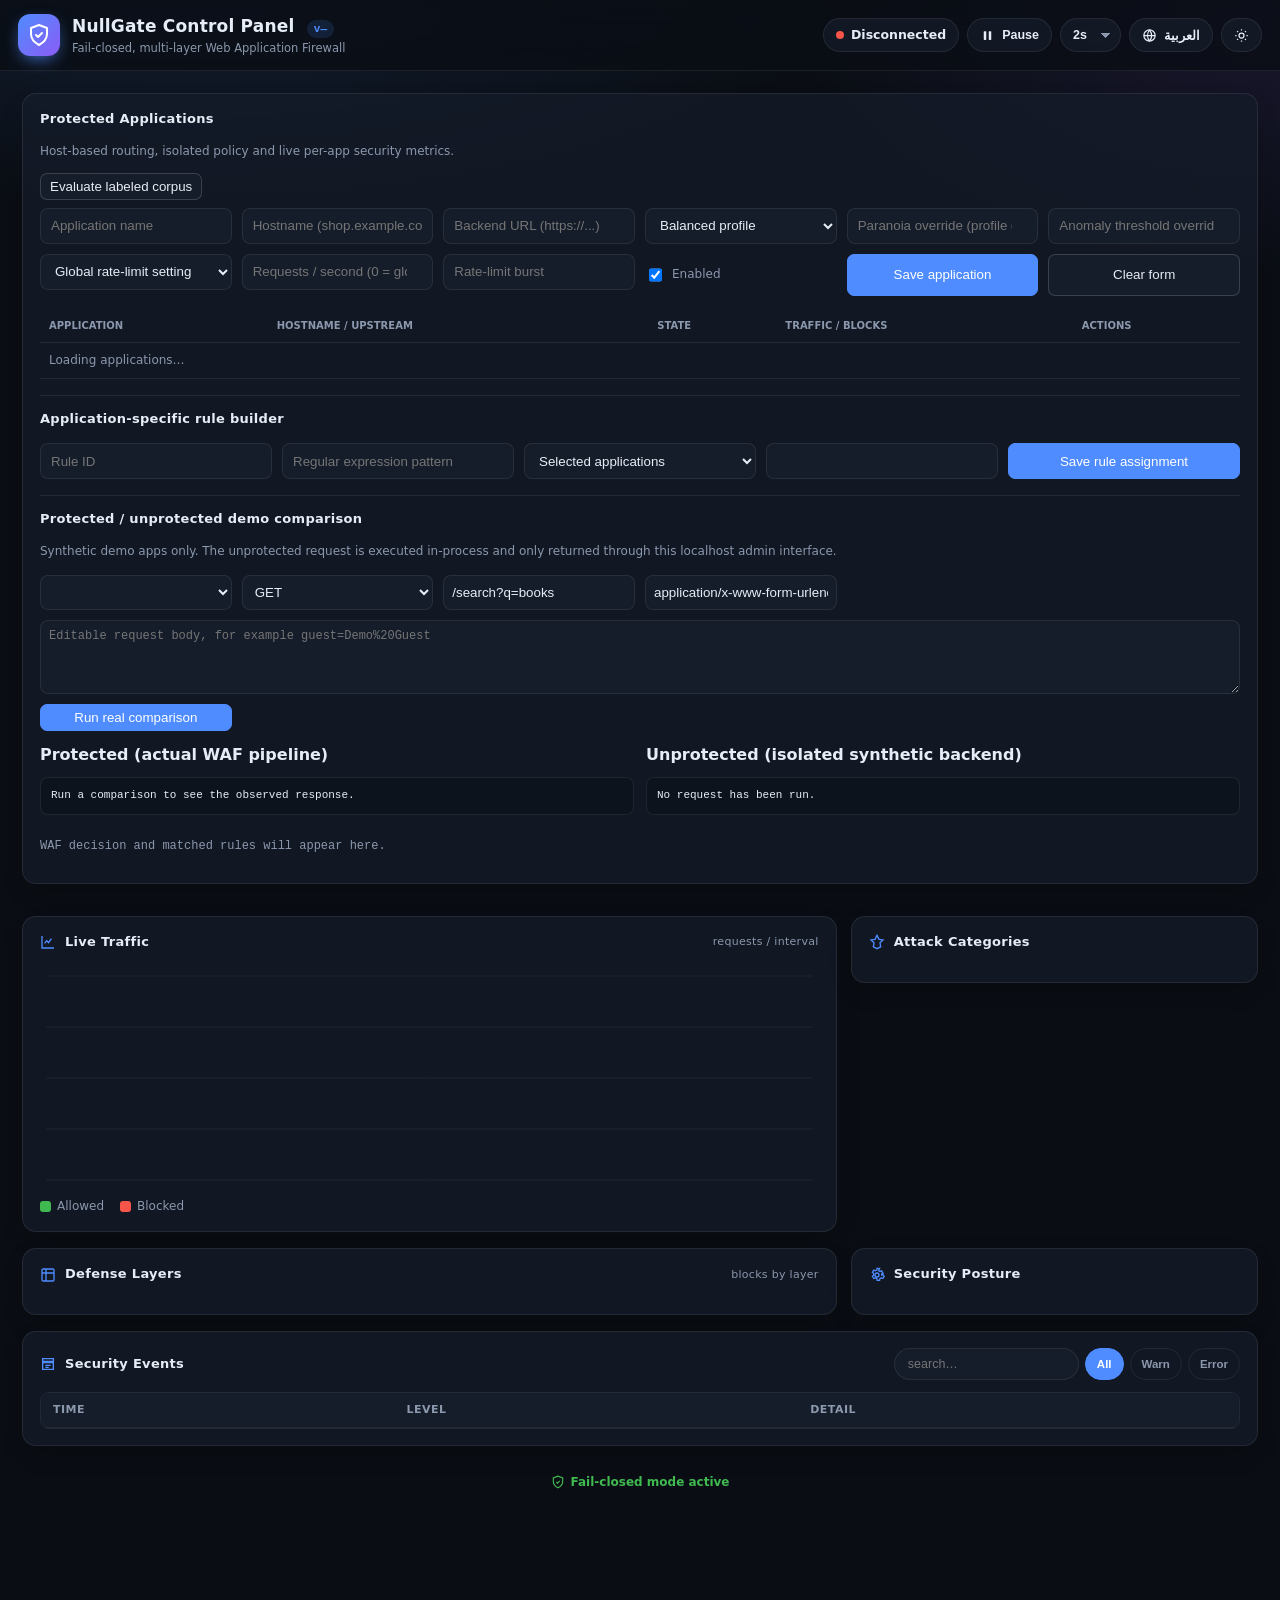
==== commit c6e60e38: "feat: add multi-application WAF routing Add persistent host-based application routing, isolated per-" ====
--- a/internal/waf/admin_dashboard.html
+++ b/internal/waf/admin_dashboard.html
@@ -191,6 +191,28 @@
 .badge-fc{display:inline-flex;align-items:center;gap:6px;color:var(--good);font-weight:600}
 .hidden{display:none!important}
 .skeleton{color:var(--faint)}
+.app-form{display:grid;grid-template-columns:repeat(auto-fit,minmax(170px,1fr));gap:10px;margin-bottom:14px}
+.app-form input,.app-form select{min-width:0;height:36px;border:1px solid var(--border);border-radius:8px;
+  background:var(--panel-solid);color:var(--fg);padding:0 10px}
+.app-form label{display:flex;align-items:center;gap:7px;color:var(--muted);font-size:12px}
+.app-table{width:100%;border-collapse:collapse;font-size:12px}
+.app-table th,.app-table td{text-align:start;padding:9px;border-bottom:1px solid var(--border);vertical-align:top}
+.app-table th{color:var(--muted);font-size:10px;text-transform:uppercase}
+.app-actions{display:flex;gap:6px;flex-wrap:wrap}
+.app-actions button,.app-button{border:1px solid var(--border-strong);border-radius:7px;padding:5px 9px;
+  background:var(--panel-solid);color:var(--fg);cursor:pointer}
+.app-button.primary{background:var(--accent);border-color:var(--accent);color:#fff}
+.app-muted{color:var(--muted);font-size:12px}
+.app-rule{display:grid;grid-template-columns:1fr 2fr 1fr auto;gap:8px;align-items:center;margin-top:8px}
+.app-rule code{overflow-wrap:anywhere}
+.app-compare{display:grid;grid-template-columns:repeat(auto-fit,minmax(170px,1fr));gap:10px;margin-top:14px}
+.app-compare input,.app-compare select,.app-compare textarea{min-width:0;border:1px solid var(--border);border-radius:8px;
+  background:var(--panel-solid);color:var(--fg);padding:8px}
+.app-compare textarea{min-height:74px;grid-column:1/-1;font:12px var(--mono)}
+.compare-result{display:grid;grid-template-columns:1fr 1fr;gap:12px;margin-top:12px}
+.compare-result pre{white-space:pre-wrap;overflow-wrap:anywhere;max-height:300px;overflow:auto;background:var(--bg2);
+  border:1px solid var(--border);border-radius:8px;padding:10px;font:11px/1.45 var(--mono)}
+@media(max-width:720px){.app-table-wrap{overflow:auto}.app-rule{grid-template-columns:1fr}}
 </style>
 </head>
 <body>
@@ -232,6 +254,79 @@
       </button>
     </div>
   </header>
+
+  <section class="card" id="protectedApps" style="margin-bottom:16px">
+    <h2 data-i18n="apps.title">Protected Applications</h2>
+    <p class="app-muted" data-i18n="apps.description">Host-based routing, isolated policy and live per-app security metrics.</p>
+    <button class="app-button" type="button" id="evaluateApps">Evaluate labeled corpus</button>
+    <div id="appEvalResults" class="app-muted" style="margin:8px 0"></div>
+    <form class="app-form" id="appForm">
+      <input id="appId" type="hidden">
+      <input id="appDemoKind" type="hidden">
+      <input id="appName" required maxlength="120" placeholder="Application name" aria-label="Application name">
+      <input id="appHostname" required maxlength="253" placeholder="Hostname (shop.example.com)" aria-label="Hostname">
+      <input id="appBackend" required placeholder="Backend URL (https://...)" aria-label="Backend URL">
+      <select id="appProfile" aria-label="WAF profile">
+        <option value="relaxed">Relaxed profile</option>
+        <option value="balanced" selected>Balanced profile</option>
+        <option value="strict">Strict profile</option>
+      </select>
+      <input id="appParanoia" type="number" min="1" max="4" placeholder="Paranoia override (profile default)" aria-label="Application paranoia level">
+      <input id="appThreshold" type="number" min="1" placeholder="Anomaly threshold override" aria-label="Application anomaly threshold">
+      <select id="appRateLimit" aria-label="Application rate-limit policy">
+        <option value="">Global rate-limit setting</option>
+        <option value="true">Rate limit enabled</option>
+        <option value="false">Rate limit disabled</option>
+      </select>
+      <input id="appRPS" type="number" min="0" placeholder="Requests / second (0 = global)" aria-label="Requests per second">
+      <input id="appBurst" type="number" min="0" placeholder="Rate-limit burst" aria-label="Rate-limit burst">
+      <label><input id="appEnabled" type="checkbox" checked> <span data-i18n="apps.enabled">Enabled</span></label>
+      <button class="app-button primary" type="submit" data-i18n="apps.save">Save application</button>
+      <button class="app-button" type="button" id="appCancel" data-i18n="apps.cancel">Clear form</button>
+    </form>
+    <div class="app-table-wrap">
+      <table class="app-table">
+        <thead><tr>
+          <th data-i18n="apps.name">Application</th><th data-i18n="apps.host">Hostname / Upstream</th>
+          <th data-i18n="apps.state">State</th><th data-i18n="apps.traffic">Traffic / Blocks</th><th data-i18n="apps.actions">Actions</th>
+        </tr></thead>
+        <tbody id="appRows"><tr><td colspan="5" class="app-muted" data-i18n="apps.loading">Loading applications…</td></tr></tbody>
+      </table>
+    </div>
+    <div style="border-top:1px solid var(--border);margin-top:16px;padding-top:14px">
+      <h2 data-i18n="apps.rules">Application-specific rule builder</h2>
+      <form class="app-form" id="ruleForm">
+        <input id="ruleId" required maxlength="63" placeholder="Rule ID" aria-label="Rule ID">
+        <input id="rulePattern" required maxlength="512" placeholder="Regular expression pattern" aria-label="Regular expression pattern">
+        <select id="ruleScope" aria-label="Rule scope">
+          <option value="app">Selected applications</option><option value="global">Global</option>
+        </select>
+        <select id="ruleApps" multiple size="2" aria-label="Applications for this rule"></select>
+        <button class="app-button primary" type="submit" data-i18n="apps.assign">Save rule assignment</button>
+      </form>
+      <div id="ruleRows" class="app-muted"></div>
+    </div>
+    <div style="border-top:1px solid var(--border);margin-top:16px;padding-top:14px">
+      <h2 data-i18n="apps.compare">Protected / unprotected demo comparison</h2>
+      <p class="app-muted">Synthetic demo apps only. The unprotected request is executed in-process and only returned through this localhost admin interface.</p>
+      <form class="app-compare" id="compareForm">
+        <select id="compareApp" required aria-label="Demo application"></select>
+        <select id="compareMethod" aria-label="HTTP method">
+          <option>GET</option><option>POST</option><option>PUT</option>
+        </select>
+        <input id="compareTarget" value="/search?q=books" required aria-label="Request path and query">
+        <input id="compareType" value="application/x-www-form-urlencoded" aria-label="Content type">
+        <textarea id="compareBody" placeholder="Editable request body, for example guest=Demo%20Guest"></textarea>
+        <button class="app-button primary" type="submit">Run real comparison</button>
+      </form>
+      <div class="compare-result">
+        <div><strong>Protected (actual WAF pipeline)</strong><pre id="compareProtected">Run a comparison to see the observed response.</pre></div>
+        <div><strong>Unprotected (isolated synthetic backend)</strong><pre id="compareUnprotected">No request has been run.</pre></div>
+      </div>
+      <pre id="compareDecision" class="app-muted">WAF decision and matched rules will appear here.</pre>
+    </div>
+    <div id="appMessage" class="app-muted" role="status" aria-live="polite"></div>
+  </section>
 
   <!-- KPI cards -->
   <div class="grid kpis" id="kpis"></div>
@@ -337,6 +432,11 @@
     "kpi.foot.ofrules":"of {n} total","kpi.foot.since":"since start","kpi.foot.inflight":"rate-limit + behavior",
     "posture.paranoia":"Paranoia Level","posture.anomaly":"Anomaly Threshold","posture.backend":"Backend",
     "posture.listen":"Public Listener","posture.tls":"TLS","posture.failclosed":"Fail-Closed","posture.on":"ON","posture.off":"OFF",
+    "apps.title":"Protected Applications","apps.description":"Host-based routing, isolated policy and live per-app security metrics.",
+    "apps.enabled":"Enabled","apps.save":"Save application","apps.cancel":"Clear form","apps.name":"Application",
+    "apps.host":"Hostname / Upstream","apps.state":"State","apps.traffic":"Traffic / Blocks","apps.actions":"Actions",
+    "apps.loading":"Loading applications…","apps.rules":"Application-specific rule builder","apps.assign":"Save rule assignment",
+    "apps.compare":"Protected / unprotected demo comparison",
     "layer.protocol":"Protocol","layer.decoding":"Decoder","layer.rules":"Rule Engine","layer.rate_limit":"Rate Limit",
     "layer.pow":"Proof-of-Work","layer.bot":"Bot Guard","layer.honeypot":"Honeypot","layer.behavior":"Behavior",
     "layer.csrf":"CSRF","layer.tarpit":"Tarpit","layer.response":"Hardening","layer.disabled":"disabled"
@@ -360,6 +460,11 @@
     "kpi.foot.ofrules":"من أصل {n}","kpi.foot.since":"منذ البدء","kpi.foot.inflight":"معدّل + سلوك",
     "posture.paranoia":"مستوى التشدد","posture.anomaly":"عتبة الشذوذ","posture.backend":"الخادم الخلفي",
     "posture.listen":"المنفذ العام","posture.tls":"TLS","posture.failclosed":"الرفض الافتراضي","posture.on":"مُفعّل","posture.off":"مُعطّل",
+    "apps.title":"التطبيقات المحمية","apps.description":"توجيه حسب اسم المضيف وسياسات ومقاييس أمنية مستقلة لكل تطبيق.",
+    "apps.enabled":"مُفعّل","apps.save":"حفظ التطبيق","apps.cancel":"مسح النموذج","apps.name":"التطبيق",
+    "apps.host":"اسم المضيف / الخادم","apps.state":"الحالة","apps.traffic":"الحركة / الحظر","apps.actions":"الإجراءات",
+    "apps.loading":"جارٍ تحميل التطبيقات…","apps.rules":"منشئ القواعد الخاصة بالتطبيقات","apps.assign":"حفظ إسناد القاعدة",
+    "apps.compare":"مقارنة محمية / غير محمية للتطبيقات التجريبية",
     "layer.protocol":"البروتوكول","layer.decoding":"فك التشفير","layer.rules":"محرك القواعد","layer.rate_limit":"تحديد المعدل",
     "layer.pow":"إثبات العمل","layer.bot":"حارس الروبوتات","layer.honeypot":"مصيدة","layer.behavior":"السلوك",
     "layer.csrf":"CSRF","layer.tarpit":"المصيدة الزمنية","layer.response":"التحصين","layer.disabled":"معطّل"
@@ -384,6 +489,7 @@
 
 /* ============================ State ============================ */
 let paused=false, timer=null, latest=null, evFilter="ALL", evQuery="";
+let appState={applications:[],rules:[]};
 const history=[]; const MAXPTS=40;
 let prevTotals=null;
 const cssVar = n => getComputedStyle(document.documentElement).getPropertyValue(n).trim();
@@ -400,6 +506,7 @@
     if(!r.ok) throw new Error(r.status);
     latest = await r.json();
     setConn(true);
+    await refreshApps();
     // build traffic history by diffing cumulative counters
     const m = latest.metrics||{};
     if(prevTotals){
@@ -426,6 +533,7 @@
   renderLayers(m,info);
   renderPosture(info,bl);
   renderEvents(latest.events||[]);
+  renderApps();
   drawTraffic();
   const meta=[];
   if(info.rules_active!=null) meta.push(info.rules_active+"/"+info.rules_total+" rules");
@@ -522,6 +630,193 @@
 }
 function esc(s){ return s.replace(/[&<>"]/g,c=>({"&":"&amp;","<":"&lt;",">":"&gt;",'"':"&quot;"}[c])); }
 
+async function adminJSON(path,body){
+  const response=await fetch(path,{method:"POST",headers:{"Content-Type":"application/json"},body:JSON.stringify(body)});
+  let result={};
+  try{result=await response.json();}catch(_){}
+  if(!response.ok) throw new Error(result.error||("HTTP "+response.status));
+  return result;
+}
+async function refreshApps(){
+  try{
+    const response=await fetch("api/apps",{cache:"no-store"});
+    if(!response.ok) throw new Error("HTTP "+response.status);
+    appState=await response.json();
+    renderApps();
+  }catch(error){
+    document.getElementById("appRows").innerHTML=`<tr><td colspan="5" class="app-muted">${esc(error.message)}</td></tr>`;
+  }
+}
+function renderApps(){
+  const rows=document.getElementById("appRows");
+  if(!rows) return;
+  const apps=(appState.applications||[]);
+  rows.innerHTML=apps.length?apps.map(view=>{
+    const app=view.application||{}, metrics=view.metrics||{};
+    return `<tr>
+      <td><strong>${esc(app.name||"")}</strong><div class="app-muted">${esc(app.id||"")}</div></td>
+      <td>${esc(app.hostname||"")}<div class="app-muted">${esc(app.backend_url||"")}</div></td>
+      <td>${app.enabled?"Enabled":"Disabled"}</td>
+      <td>${fmt(metrics.total_requests||0)} / ${fmt(metrics.blocked_requests||0)}</td>
+      <td><div class="app-actions">
+        <button data-app-action="edit" data-id="${esc(app.id||"")}">Edit</button>
+        <button data-app-action="toggle" data-id="${esc(app.id||"")}">${app.enabled?"Disable":"Enable"}</button>
+        <button data-app-action="delete" data-id="${esc(app.id||"")}">Remove</button>
+      </div></td></tr>`;
+  }).join(""):`<tr><td colspan="5" class="app-muted">No applications registered. Add an application to enable host-based routing.</td></tr>`;
+  const select=document.getElementById("ruleApps");
+  const selected=new Set(Array.from(select.selectedOptions).map(option=>option.value));
+  select.innerHTML=apps.map(view=>{
+    const app=view.application||{};
+    return `<option value="${esc(app.id||"")}" ${selected.has(app.id)?"selected":""}>${esc(app.name||app.id||"")}</option>`;
+  }).join("");
+  const compareSelect=document.getElementById("compareApp");
+  const previous=compareSelect.value;
+  const demos=apps.filter(view=>view.application&&view.application.demo_kind);
+  compareSelect.innerHTML=demos.map(view=>{
+    const app=view.application;
+    return `<option value="${esc(app.id)}">${esc(app.name)} (${esc(app.hostname)})</option>`;
+  }).join("");
+  if(demos.some(view=>view.application.id===previous)) compareSelect.value=previous;
+  if(!demos.length) compareSelect.innerHTML='<option value="">Register a built-in demo to compare</option>';
+  const ruleRows=document.getElementById("ruleRows");
+  ruleRows.innerHTML=(appState.rules||[]).length?(appState.rules||[]).map(rule=>{
+    const scope=rule.global?"Global":(rule.application_ids||[]).join(", ");
+    return `<div class="app-rule"><strong>${esc(rule.id)}</strong><code>${esc(rule.pattern)}</code><span>${esc(scope)}</span>
+      <button class="app-button" data-rule-delete="${esc(rule.id)}">Remove</button></div>`;
+  }).join(""):"No custom rules assigned.";
+}
+function showAppMessage(text,isError){
+  const el=document.getElementById("appMessage");
+  el.textContent=text; el.style.color=isError?"var(--bad)":"var(--good)";
+}
+function clearAppForm(){
+  document.getElementById("appForm").reset();
+  document.getElementById("appId").value="";
+  document.getElementById("appDemoKind").value="";
+  document.getElementById("appEnabled").checked=true;
+  document.getElementById("appProfile").value="balanced";
+  document.getElementById("appParanoia").value="";
+  document.getElementById("appThreshold").value="";
+  document.getElementById("appRateLimit").value="";
+  document.getElementById("appRPS").value="";
+  document.getElementById("appBurst").value="";
+}
+document.getElementById("appForm").addEventListener("submit",async event=>{
+  event.preventDefault();
+  const rps=Number(document.getElementById("appRPS").value||0);
+  const burst=Number(document.getElementById("appBurst").value||0);
+  const paranoia=Number(document.getElementById("appParanoia").value||0);
+  const threshold=Number(document.getElementById("appThreshold").value||0);
+  const app={id:document.getElementById("appId").value,name:document.getElementById("appName").value,
+    hostname:document.getElementById("appHostname").value,backend_url:document.getElementById("appBackend").value,
+    enabled:document.getElementById("appEnabled").checked,policy:{profile:document.getElementById("appProfile").value}};
+  const demoKind=document.getElementById("appDemoKind").value;
+  if(demoKind) app.demo_kind=demoKind;
+  const rateLimit=document.getElementById("appRateLimit").value;
+  if(rateLimit!=="") app.policy.rate_limit_enabled=rateLimit==="true";
+  if(paranoia>0) app.policy.paranoia_level=paranoia;
+  if(threshold>0) app.policy.anomaly_threshold=threshold;
+  if(rps>0){app.policy.requests_per_second=rps;app.policy.burst_size=burst;}
+  try{
+    const result=await adminJSON("api/admin/apps/upsert",app);
+    showAppMessage("Saved "+result.application_id,false); clearAppForm(); await refreshApps();
+  }catch(error){showAppMessage(error.message,true);}
+});
+document.getElementById("appCancel").onclick=clearAppForm;
+document.getElementById("appRows").addEventListener("click",async event=>{
+  const button=event.target.closest("button[data-app-action]");
+  if(!button) return;
+  const id=button.dataset.id, view=(appState.applications||[]).find(item=>item.application.id===id);
+  if(!view) return;
+  const app=view.application;
+  if(button.dataset.appAction==="edit"){
+    document.getElementById("appId").value=app.id;
+    document.getElementById("appDemoKind").value=app.demo_kind||"";
+    document.getElementById("appName").value=app.name;
+    document.getElementById("appHostname").value=app.hostname;
+    document.getElementById("appBackend").value=app.backend_url;
+    document.getElementById("appEnabled").checked=app.enabled;
+    document.getElementById("appProfile").value=app.policy.profile||"balanced";
+    document.getElementById("appParanoia").value=app.policy.paranoia_level||"";
+    document.getElementById("appThreshold").value=app.policy.anomaly_threshold||"";
+    document.getElementById("appRateLimit").value=app.policy.rate_limit_enabled===undefined?"":String(app.policy.rate_limit_enabled);
+    document.getElementById("appRPS").value=app.policy.requests_per_second||"";
+    document.getElementById("appBurst").value=app.policy.burst_size||"";
+    document.getElementById("appName").focus();
+    return;
+  }
+  try{
+    if(button.dataset.appAction==="delete"){
+      if(!window.confirm("Remove "+app.name+" and its routing entry?")) return;
+      await adminJSON("api/admin/apps/delete",{id});
+    }else{
+      await adminJSON("api/admin/apps/upsert",{...app,enabled:!app.enabled});
+    }
+    showAppMessage(button.dataset.appAction==="delete"?"Application removed":"Application state updated",false);
+    await refreshApps();
+  }catch(error){showAppMessage(error.message,true);}
+});
+document.getElementById("ruleForm").addEventListener("submit",async event=>{
+  event.preventDefault();
+  const id=document.getElementById("ruleId").value, pattern=document.getElementById("rulePattern").value;
+  const global=document.getElementById("ruleScope").value==="global";
+  const application_ids=global?[]:Array.from(document.getElementById("ruleApps").selectedOptions).map(option=>option.value);
+  const rules=(appState.rules||[]).filter(rule=>rule.id!==id);
+  rules.push({id,pattern,global,application_ids});
+  try{
+    await adminJSON("api/admin/apps/rules",{rules});
+    showAppMessage("Rule assignment saved",false);
+    document.getElementById("ruleForm").reset(); await refreshApps();
+  }catch(error){showAppMessage(error.message,true);}
+});
+document.getElementById("ruleRows").addEventListener("click",async event=>{
+  const button=event.target.closest("button[data-rule-delete]");
+  if(!button) return;
+  const rules=(appState.rules||[]).filter(rule=>rule.id!==button.dataset.ruleDelete);
+  try{await adminJSON("api/admin/apps/rules",{rules});await refreshApps();showAppMessage("Rule removed",false);}
+  catch(error){showAppMessage(error.message,true);}
+});
+document.getElementById("ruleScope").onchange=event=>{
+  document.getElementById("ruleApps").disabled=event.target.value==="global";
+};
+document.getElementById("evaluateApps").onclick=async()=>{
+  const output=document.getElementById("appEvalResults");
+  output.textContent="Evaluating each application's effective rules against the built-in labeled corpus…";
+  try{
+    const response=await fetch("api/apps/evaluation",{cache:"no-store"});
+    let result={};try{result=await response.json();}catch(_){}
+    if(!response.ok) throw new Error(result.error||("HTTP "+response.status));
+    output.textContent=result.corpus+" — "+(result.results||[]).map(item=>
+      `${item.application_id}: precision ${(item.precision*100).toFixed(1)}%, recall ${(item.recall*100).toFixed(1)}%, FPR ${(item.false_positive_rate*100).toFixed(1)}%, F1 ${(item.f1_score*100).toFixed(1)}%`
+    ).join(" | ");
+  }catch(error){output.textContent="Evaluation failed: "+error.message;}
+};
+document.getElementById("compareForm").addEventListener("submit",async event=>{
+  event.preventDefault();
+  const protectedOut=document.getElementById("compareProtected");
+  const unprotectedOut=document.getElementById("compareUnprotected");
+  const decisionOut=document.getElementById("compareDecision");
+  protectedOut.textContent="Running…"; unprotectedOut.textContent="Running…";
+  try{
+    const result=await adminJSON("api/admin/apps/compare",{
+      application_id:document.getElementById("compareApp").value,
+      method:document.getElementById("compareMethod").value,
+      target:document.getElementById("compareTarget").value,
+      body:document.getElementById("compareBody").value,
+      content_type:document.getElementById("compareType").value
+    });
+    protectedOut.textContent=JSON.stringify(result.protected,null,2);
+    unprotectedOut.textContent=JSON.stringify(result.unprotected,null,2);
+    decisionOut.textContent=JSON.stringify(result.decision,null,2);
+    await refreshApps();
+  }catch(error){
+    protectedOut.textContent="Comparison failed: "+error.message;
+    unprotectedOut.textContent="No unprotected request was completed.";
+    decisionOut.textContent="No WAF decision available.";
+  }
+});
+
 /* ============================ Traffic chart (canvas) ============================ */
 function drawTraffic(){
   const cv=document.getElementById("trafficChart");
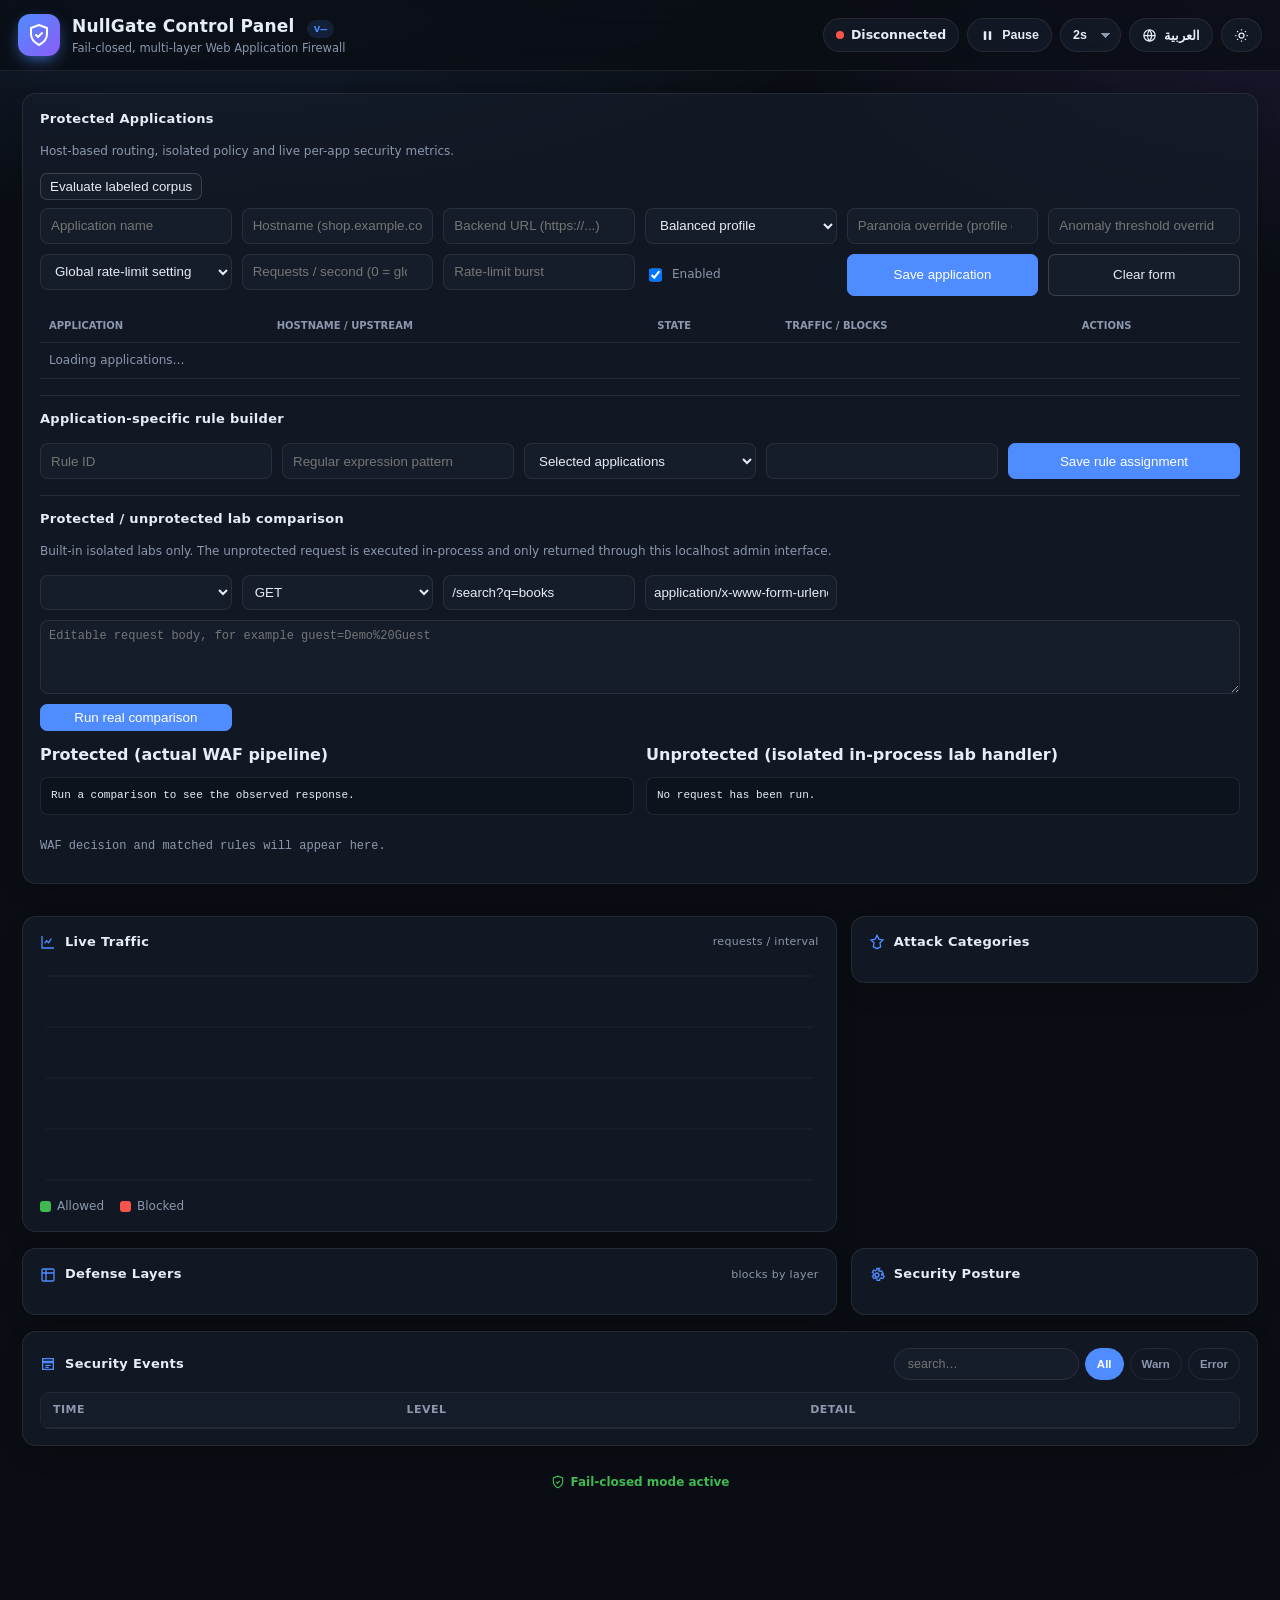
==== commit 6d2762ad: "Add local original-site cyber lab showcase Co-authored-by: Copilot App <223556219+Copilot@users.nore" ====
--- a/internal/waf/admin_dashboard.html
+++ b/internal/waf/admin_dashboard.html
@@ -263,6 +263,7 @@
     <form class="app-form" id="appForm">
       <input id="appId" type="hidden">
       <input id="appDemoKind" type="hidden">
+      <input id="appInternalKind" type="hidden">
       <input id="appName" required maxlength="120" placeholder="Application name" aria-label="Application name">
       <input id="appHostname" required maxlength="253" placeholder="Hostname (shop.example.com)" aria-label="Hostname">
       <input id="appBackend" required placeholder="Backend URL (https://...)" aria-label="Backend URL">
@@ -307,10 +308,10 @@
       <div id="ruleRows" class="app-muted"></div>
     </div>
     <div style="border-top:1px solid var(--border);margin-top:16px;padding-top:14px">
-      <h2 data-i18n="apps.compare">Protected / unprotected demo comparison</h2>
-      <p class="app-muted">Synthetic demo apps only. The unprotected request is executed in-process and only returned through this localhost admin interface.</p>
+      <h2 data-i18n="apps.compare">Protected / unprotected lab comparison</h2>
+      <p class="app-muted">Built-in isolated labs only. The unprotected request is executed in-process and only returned through this localhost admin interface.</p>
       <form class="app-compare" id="compareForm">
-        <select id="compareApp" required aria-label="Demo application"></select>
+        <select id="compareApp" required aria-label="Isolated lab application"></select>
         <select id="compareMethod" aria-label="HTTP method">
           <option>GET</option><option>POST</option><option>PUT</option>
         </select>
@@ -321,7 +322,7 @@
       </form>
       <div class="compare-result">
         <div><strong>Protected (actual WAF pipeline)</strong><pre id="compareProtected">Run a comparison to see the observed response.</pre></div>
-        <div><strong>Unprotected (isolated synthetic backend)</strong><pre id="compareUnprotected">No request has been run.</pre></div>
+        <div><strong>Unprotected (isolated in-process lab handler)</strong><pre id="compareUnprotected">No request has been run.</pre></div>
       </div>
       <pre id="compareDecision" class="app-muted">WAF decision and matched rules will appear here.</pre>
     </div>
@@ -436,7 +437,7 @@
     "apps.enabled":"Enabled","apps.save":"Save application","apps.cancel":"Clear form","apps.name":"Application",
     "apps.host":"Hostname / Upstream","apps.state":"State","apps.traffic":"Traffic / Blocks","apps.actions":"Actions",
     "apps.loading":"Loading applications…","apps.rules":"Application-specific rule builder","apps.assign":"Save rule assignment",
-    "apps.compare":"Protected / unprotected demo comparison",
+    "apps.compare":"Protected / unprotected lab comparison",
     "layer.protocol":"Protocol","layer.decoding":"Decoder","layer.rules":"Rule Engine","layer.rate_limit":"Rate Limit",
     "layer.pow":"Proof-of-Work","layer.bot":"Bot Guard","layer.honeypot":"Honeypot","layer.behavior":"Behavior",
     "layer.csrf":"CSRF","layer.tarpit":"Tarpit","layer.response":"Hardening","layer.disabled":"disabled"
@@ -464,7 +465,7 @@
     "apps.enabled":"مُفعّل","apps.save":"حفظ التطبيق","apps.cancel":"مسح النموذج","apps.name":"التطبيق",
     "apps.host":"اسم المضيف / الخادم","apps.state":"الحالة","apps.traffic":"الحركة / الحظر","apps.actions":"الإجراءات",
     "apps.loading":"جارٍ تحميل التطبيقات…","apps.rules":"منشئ القواعد الخاصة بالتطبيقات","apps.assign":"حفظ إسناد القاعدة",
-    "apps.compare":"مقارنة محمية / غير محمية للتطبيقات التجريبية",
+    "apps.compare":"مقارنة محمية / غير محمية للتطبيقات المعزولة",
     "layer.protocol":"البروتوكول","layer.decoding":"فك التشفير","layer.rules":"محرك القواعد","layer.rate_limit":"تحديد المعدل",
     "layer.pow":"إثبات العمل","layer.bot":"حارس الروبوتات","layer.honeypot":"مصيدة","layer.behavior":"السلوك",
     "layer.csrf":"CSRF","layer.tarpit":"المصيدة الزمنية","layer.response":"التحصين","layer.disabled":"معطّل"
@@ -672,13 +673,18 @@
   }).join("");
   const compareSelect=document.getElementById("compareApp");
   const previous=compareSelect.value;
-  const demos=apps.filter(view=>view.application&&view.application.demo_kind);
+   const demos=apps.filter(view=>view.application&&(view.application.demo_kind||view.application.internal_kind==="cyber-attack-lab"));
   compareSelect.innerHTML=demos.map(view=>{
     const app=view.application;
     return `<option value="${esc(app.id)}">${esc(app.name)} (${esc(app.hostname)})</option>`;
   }).join("");
   if(demos.some(view=>view.application.id===previous)) compareSelect.value=previous;
-  if(!demos.length) compareSelect.innerHTML='<option value="">Register a built-in demo to compare</option>';
+  if(!demos.length) compareSelect.innerHTML='<option value="">No isolated lab application is available</option>';
+  const selectedComparison=demos.find(view=>view.application.id===compareSelect.value);
+  const compareTarget=document.getElementById("compareTarget");
+  if(selectedComparison&&selectedComparison.application.internal_kind==="cyber-attack-lab"&&compareTarget.value==="/search?q=books"){
+    compareTarget.value="/api/products?q=guide";
+  }
   const ruleRows=document.getElementById("ruleRows");
   ruleRows.innerHTML=(appState.rules||[]).length?(appState.rules||[]).map(rule=>{
     const scope=rule.global?"Global":(rule.application_ids||[]).join(", ");
@@ -694,6 +700,8 @@
   document.getElementById("appForm").reset();
   document.getElementById("appId").value="";
   document.getElementById("appDemoKind").value="";
+  document.getElementById("appInternalKind").value="";
+  document.getElementById("appBackend").disabled=false;
   document.getElementById("appEnabled").checked=true;
   document.getElementById("appProfile").value="balanced";
   document.getElementById("appParanoia").value="";
@@ -713,6 +721,8 @@
     enabled:document.getElementById("appEnabled").checked,policy:{profile:document.getElementById("appProfile").value}};
   const demoKind=document.getElementById("appDemoKind").value;
   if(demoKind) app.demo_kind=demoKind;
+  const internalKind=document.getElementById("appInternalKind").value;
+  if(internalKind) app.internal_kind=internalKind;
   const rateLimit=document.getElementById("appRateLimit").value;
   if(rateLimit!=="") app.policy.rate_limit_enabled=rateLimit==="true";
   if(paranoia>0) app.policy.paranoia_level=paranoia;
@@ -733,9 +743,11 @@
   if(button.dataset.appAction==="edit"){
     document.getElementById("appId").value=app.id;
     document.getElementById("appDemoKind").value=app.demo_kind||"";
+    document.getElementById("appInternalKind").value=app.internal_kind||"";
     document.getElementById("appName").value=app.name;
     document.getElementById("appHostname").value=app.hostname;
     document.getElementById("appBackend").value=app.backend_url;
+    document.getElementById("appBackend").disabled=!!app.internal_kind;
     document.getElementById("appEnabled").checked=app.enabled;
     document.getElementById("appProfile").value=app.policy.profile||"balanced";
     document.getElementById("appParanoia").value=app.policy.paranoia_level||"";
@@ -792,6 +804,12 @@
     ).join(" | ");
   }catch(error){output.textContent="Evaluation failed: "+error.message;}
 };
+document.getElementById("compareApp").addEventListener("change",()=>{
+  const app=(appState.applications||[]).map(view=>view.application).find(item=>item&&item.id===document.getElementById("compareApp").value);
+  const target=document.getElementById("compareTarget");
+  if(app&&app.internal_kind==="cyber-attack-lab") target.value="/api/products?q=guide";
+  else if(app&&app.demo_kind&&target.value.startsWith("/api/products")) target.value="/search?q=books";
+});
 document.getElementById("compareForm").addEventListener("submit",async event=>{
   event.preventDefault();
   const protectedOut=document.getElementById("compareProtected");
